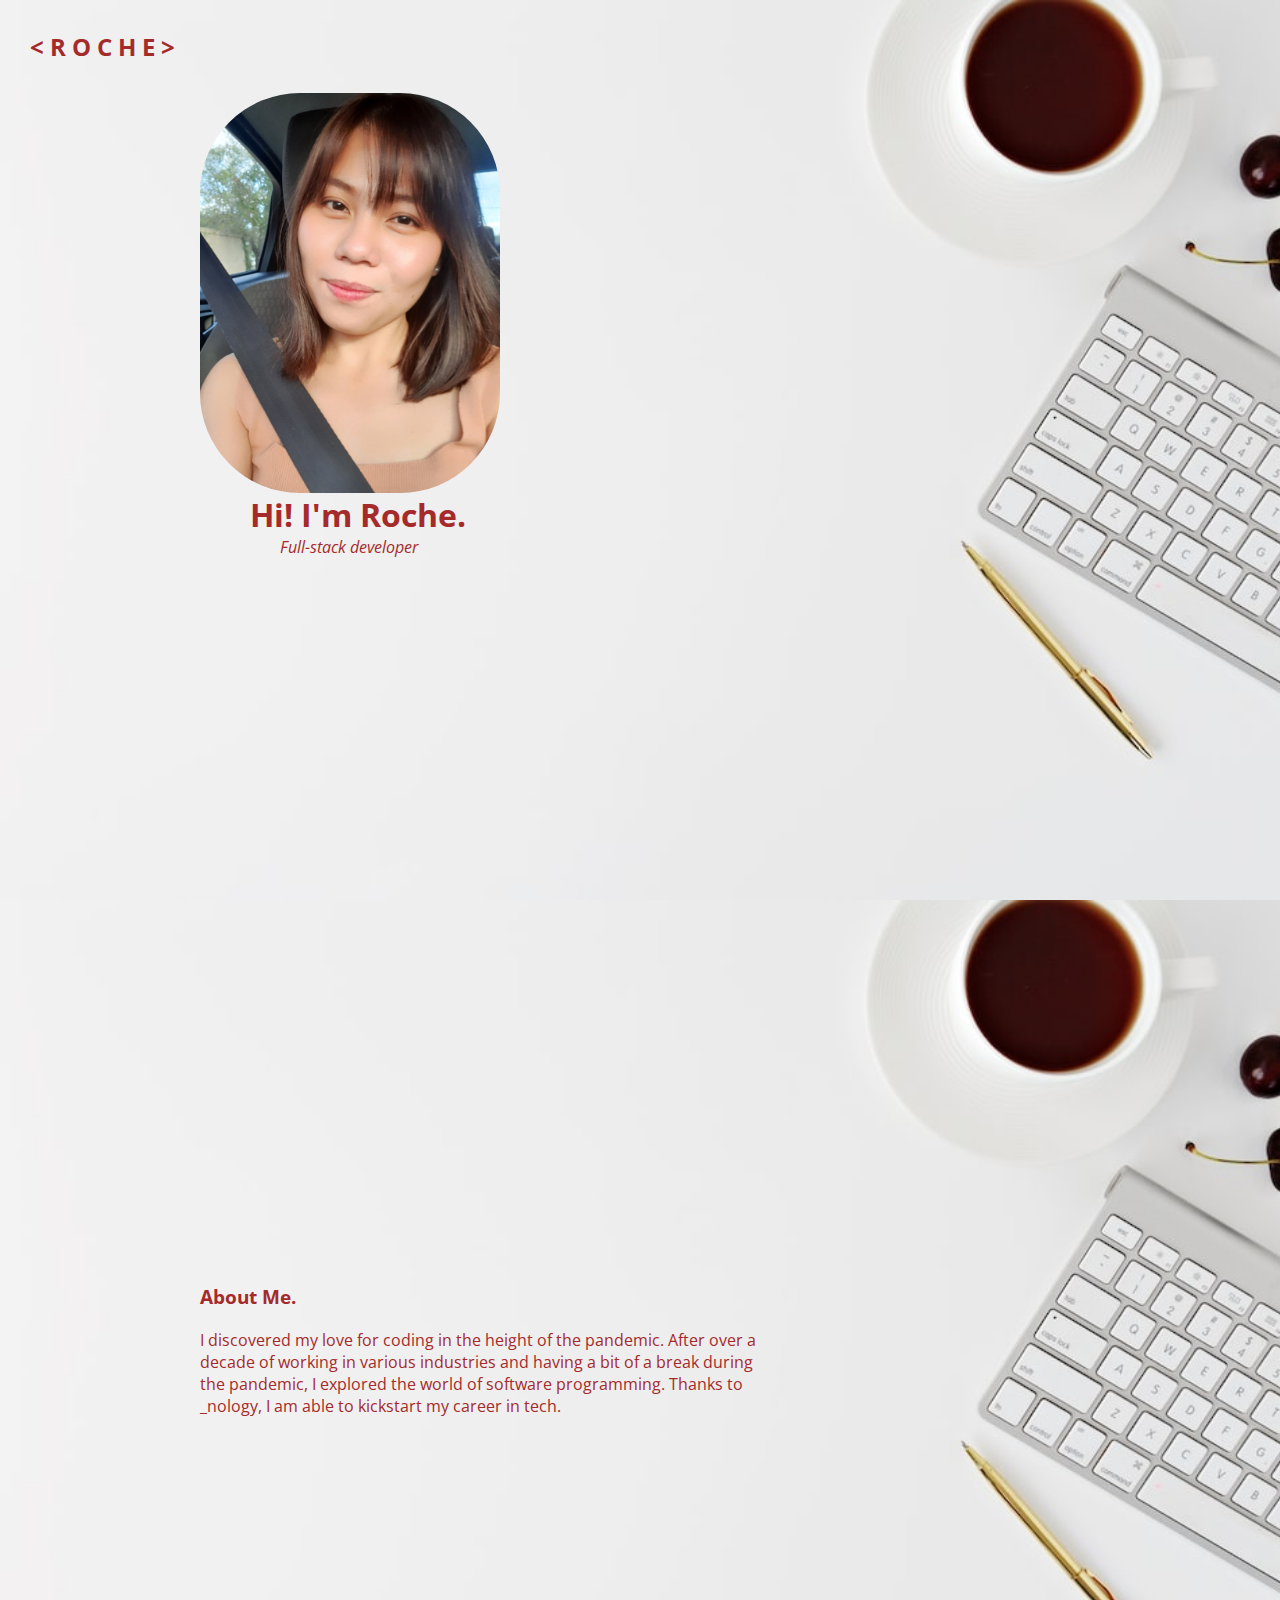
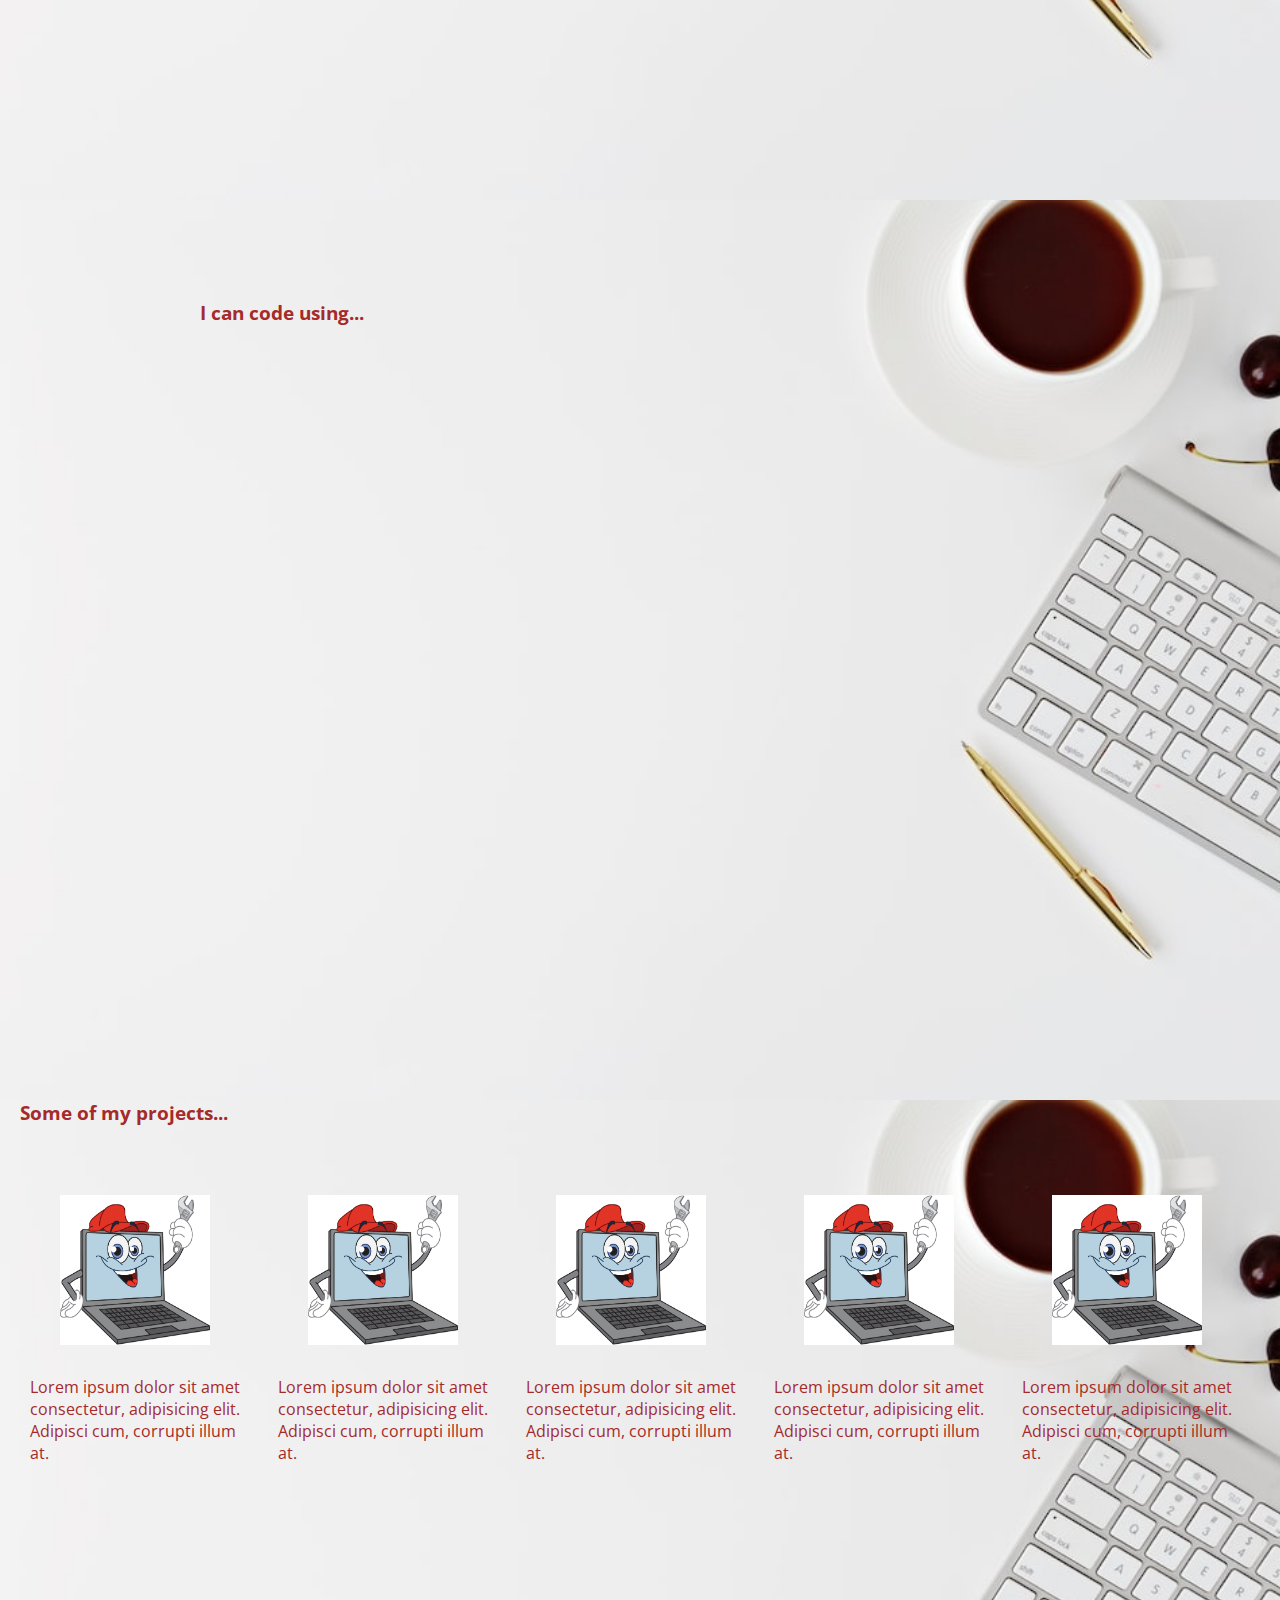
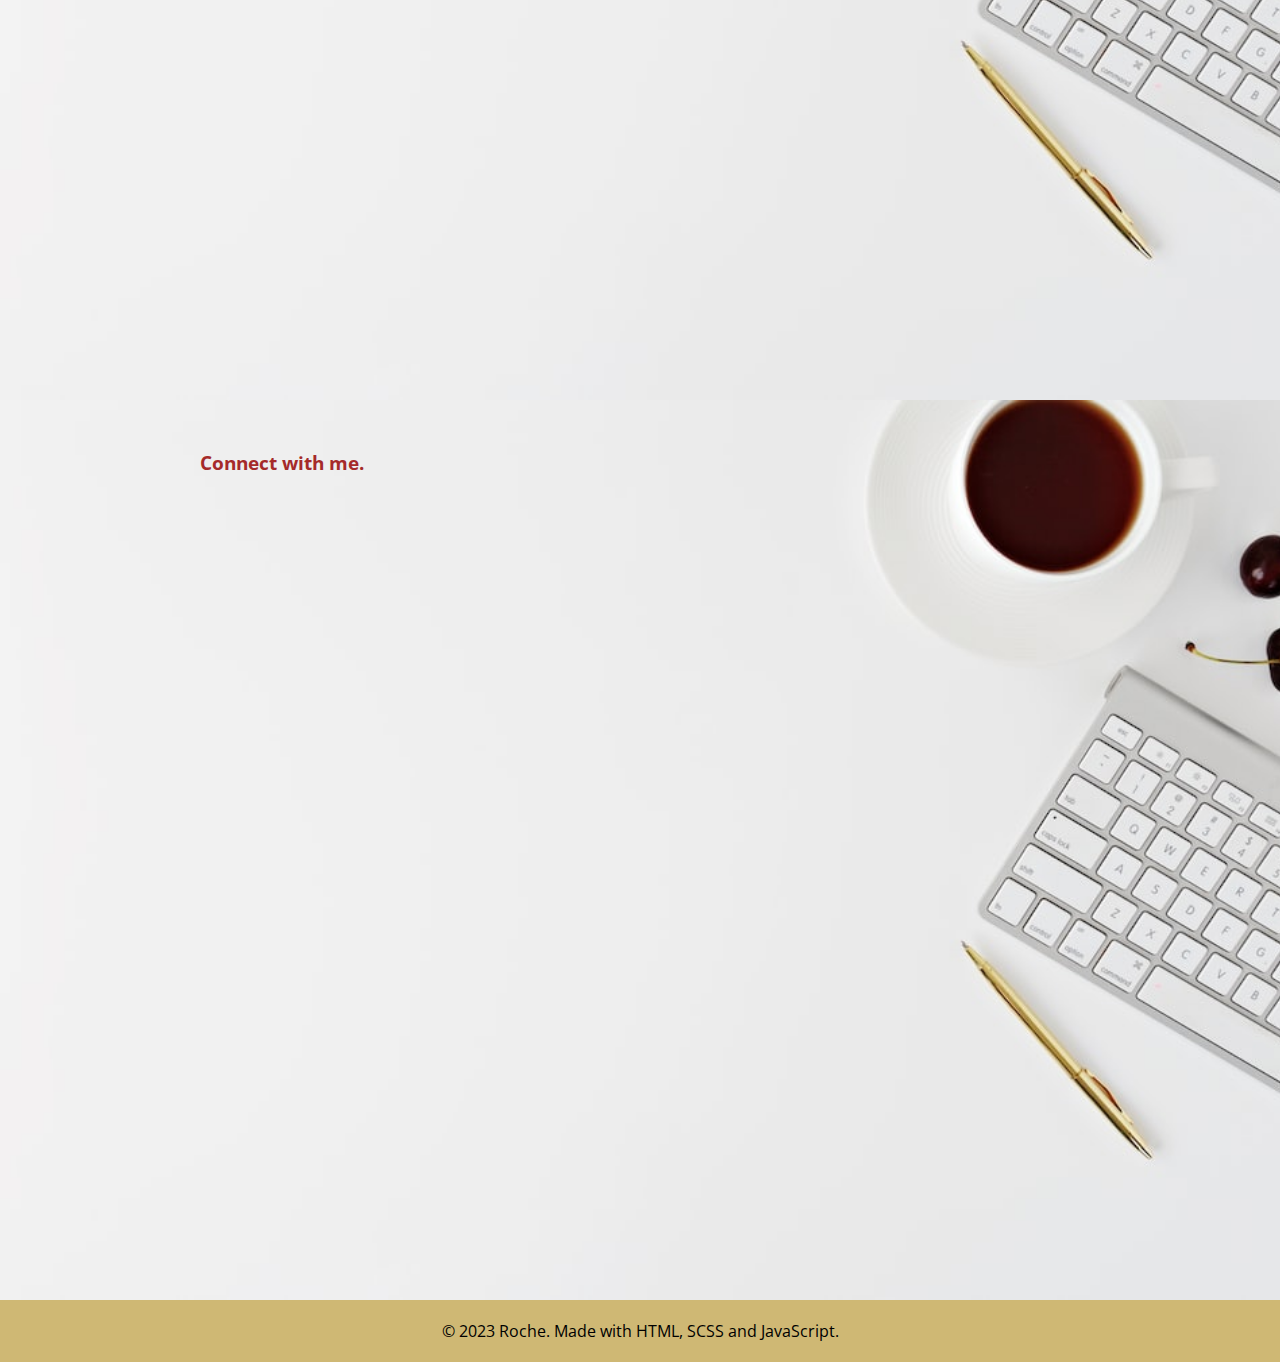
==== home.html @ 1e04825e "adds html and scss files for portfolio" ====
<!DOCTYPE html>
<html lang="en">
<head>
    <meta charset="UTF-8">
    <meta http-equiv="X-UA-Compatible" content="IE=edge">
    <meta name="viewport" content="width=device-width, initial-scale=1.0">
    <link rel="stylesheet" href="./style.css">
    <link rel="stylesheet" href="https://cdnjs.cloudflare.com/ajax/libs/font-awesome/6.4.0/css/all.min.css" integrity="sha512-iecdLmaskl7CVkqkXNQ/ZH/XLlvWZOJyj7Yy7tcenmpD1ypASozpmT/E0iPtmFIB46ZmdtAc9eNBvH0H/ZpiBw==" crossorigin="anonymous" referrerpolicy="no-referrer" />
    <title>Portfolio</title>
</head>
<body>
    <section class="section" id="homeSection">
        <header class="header">
            <h2 class="header__name">< R O C H E ></h2>
            <nav class="header__navbar">
                <ul class="header__list">
                    <li class="header__items">
                        <a class="link header__link" href="#homeSection"><i class="fa-solid fa-house icon header__icon"></i></a></li>
                    <li class="header__items">
                        <a class="link header__link" href="#aboutSection"><i class="fa-sharp fa-solid fa-circle-info icon header__icon"></i></a></li>
                    <li class="header__items">
                        <a class="link header__link" href="#skillsSection"><i class="fa-solid fa-gear icon header__icon"></i></i></a></li>
                    <li class="header__items">
                        <a class="link header__link" href="#projectSection"><i class="fa-solid fa-list-check icon header__icon"></i></a></li>
                    <li class="header__items">
                        <a class="link header__link" href="#contactSection"><i class="fa-solid fa-envelope icon header__icon"></i></a></li> 
                </ul>
            </nav>
        </header>
        <main class="main">
            <img class="main__image" src="./prof pic.jpg" alt="roche's picture">
            <h1 class="main__name">Hi! I'm Roche.</h1>
            <p class="main__name--role">Full-stack developer</p>
        </main>
    </section>

    <section class="section" id="aboutSection">
        <main class="about">
            <h3 class="about__title">About Me.</h3>
            <p class="about__para">I discovered my love for coding in the height of the pandemic. After over a decade of working in various industries and having a bit of a break during the pandemic, I explored the world of software programming. Thanks to <a class="link about__link" href="https://au.nology.io/">_nology</a>, I am able to kickstart my career in tech.</p>
        </main>
    </section>

    <section class="section" id="skillsSection">
        <main class="skills">
            <h3 class="skills__title">I can code using...</h3>
                <ul class="skills__icon">
                    <li class="skills__items">
                        <a class="link skills__link" href="#homeSection"><i class="fa-brands fa-html5 skills__icon--html"></i></a></li>
                    <li class="skills__items">
                        <a class="link skills__link" href="#aboutSection"><i class="fa-brands fa-sass skills__icon--sass"></i></a></li>
                    <li class="skills__items">
                        <a class="link skills__link" href="#skillsSection"><i class="fa-brands fa-square-js skills__icon--js"></i></i></a></li>
                    <li class="skills__items">
                        <a class="link skills__link" href="#projectSection"><i class="fa-brands fa-react skills__icon--react"></i></a></li>
                </ul>
        </main>
    </section>

    <section class="section" id="projectSection">
        <main class="project">
            <h3 class="project__title">Some of my projects...</h3>
            <div class="project__container">
                <div class="project__pair">
                    <img class="project project__image--1" src="./computer.jpg" alt="project 1">
                    <p class="project__para">Lorem ipsum dolor sit amet consectetur, adipisicing elit. Adipisci cum, corrupti illum at.</p>
                </div>
                <div class="project__pair">
                    <img class="project__image--1" src="./computer.jpg" alt="project 1">
                    <p class="project__para">Lorem ipsum dolor sit amet consectetur, adipisicing elit. Adipisci cum, corrupti illum at.</p>
                </div>
                <div class="project__pair">
                    <img class="project__image--1" src="./computer.jpg" alt="project 1">
                    <p class="project__para">Lorem ipsum dolor sit amet consectetur, adipisicing elit. Adipisci cum, corrupti illum at.</p>
                </div>
                <div class="project__pair">
                    <img class="project__image--1" src="./computer.jpg" alt="project 1">
                    <p class="project__para">Lorem ipsum dolor sit amet consectetur, adipisicing elit. Adipisci cum, corrupti illum at.</p>
                </div>
                <div class="project__pair">
                    <img class="project__image--1" src="./computer.jpg" alt="project 1">
                    <p class="project__para">Lorem ipsum dolor sit amet consectetur, adipisicing elit. Adipisci cum, corrupti illum at.</p>
                </div>
            </div>
        </main>
    </section>

    <section class="section" id="contactSection">
        <main class="contact">
            <h3 class="contact__title">Connect with me.</h3>
            <ul class="contact__icon">
                <li class="contact__items">
                    <a class="link skills__link" href="https://github.com/rocheamor"><i class="fa-brands fa-github contact__icon--github"></i></a></li>
                <li class="contact__items">
                    <a class="link skills__link" href="https://www.linkedin.com/in/roche-amor-gador-32554a244/"><i class="fa-brands fa-linkedin contact__icon--linkedin"></i></a></li>
                <li class="contact__items">
                    <a class="link skills__link" href="gmail.com"><i class="fa-solid fa-envelope contact__icon--gmail"></i></i></a></li>
            </ul>
        </main>
        <footer>
            <p>&copy; 2023 Roche. Made with HTML, SCSS and JavaScript.</p>
        </footer>
    </section>
</body>
</html>
---- style.css ----
@import url("https://fonts.googleapis.com/css2?family=Open+Sans:ital,wght@0,300;0,500;1,500&display=swap");
* {
  margin: 0;
  padding: 0;
}

body {
  font-family: "Open Sans", sans-serif;
}

.section {
  width: 100vw;
  height: 100vh;
  background-image: url(coffee.jpg);
  background-size: cover;
}

.header {
  display: flex;
  padding: 30px 0px;
  justify-content: space-between;
}
.header__name {
  padding-left: 30px;
  color: brown;
  font-family: "Open Sans", sans-serif;
}
.header__navbar {
  display: flex;
  justify-content: space-around;
}
.header__list {
  display: flex;
  justify-content: space-around;
  align-items: right;
  width: 400px;
}
.header__items {
  list-style: none;
}

.link {
  text-decoration: none;
  color: brown;
}

.icon {
  font-size: 25px;
  color: brown;
}

.main {
  display: flex;
  align-items: flex-start;
  flex-direction: column;
  padding: 0px 200px;
}
.main__image {
  width: 300px;
  height: 400px;
  border-radius: 100px;
}
.main__name {
  color: brown;
  padding-left: 50px;
}
.main__name--role {
  font-style: oblique;
  color: brown;
  padding-left: 80px;
}

.about {
  display: flex;
  height: 100%;
  flex-direction: column;
  justify-content: center;
  padding: 0px 200px;
}
.about__title {
  color: brown;
  padding-bottom: 20px;
}
.about__para {
  color: brown;
  padding-right: 300px;
}

.skills {
  display: flex;
  flex-direction: column;
  padding: 0px 200px;
  height: 100%;
}
.skills__title {
  color: brown;
  padding-top: 100px;
}
.skills__icon {
  display: flex;
  font-size: 70px;
  color: brown;
  padding: 60px 0px;
}
.skills__items {
  list-style: none;
  padding: 40px;
}

.project {
  height: 100%;
  padding: 0px 20px;
}
.project__title {
  color: brown;
  padding-bottom: 20px;
}
.project__container {
  display: flex;
  justify-content: center;
  align-items: center;
  padding-top: 40px;
}
.project__pair {
  display: grid;
  grid-template-rows: 1fr 1fr;
  justify-content: center;
  align-items: center;
  padding: 10px;
}
.project__para {
  color: brown;
}
.project__image--1 {
  width: 150px;
  height: 150px;
  padding-left: 30px;
}

.contact {
  display: flex;
  flex-direction: column;
  padding: 0px 200px;
  height: 100%;
}
.contact__title {
  color: brown;
  padding: 50px 0px;
}
.contact__icon {
  display: flex;
  font-size: 70px;
  justify-content: space-evenly;
  align-items: center;
  color: brown;
}
.contact__items {
  list-style: none;
}

footer {
  background-color: #cfb874;
  padding: 20px;
  text-align: center;
}

/*# sourceMappingURL=style.css.map */
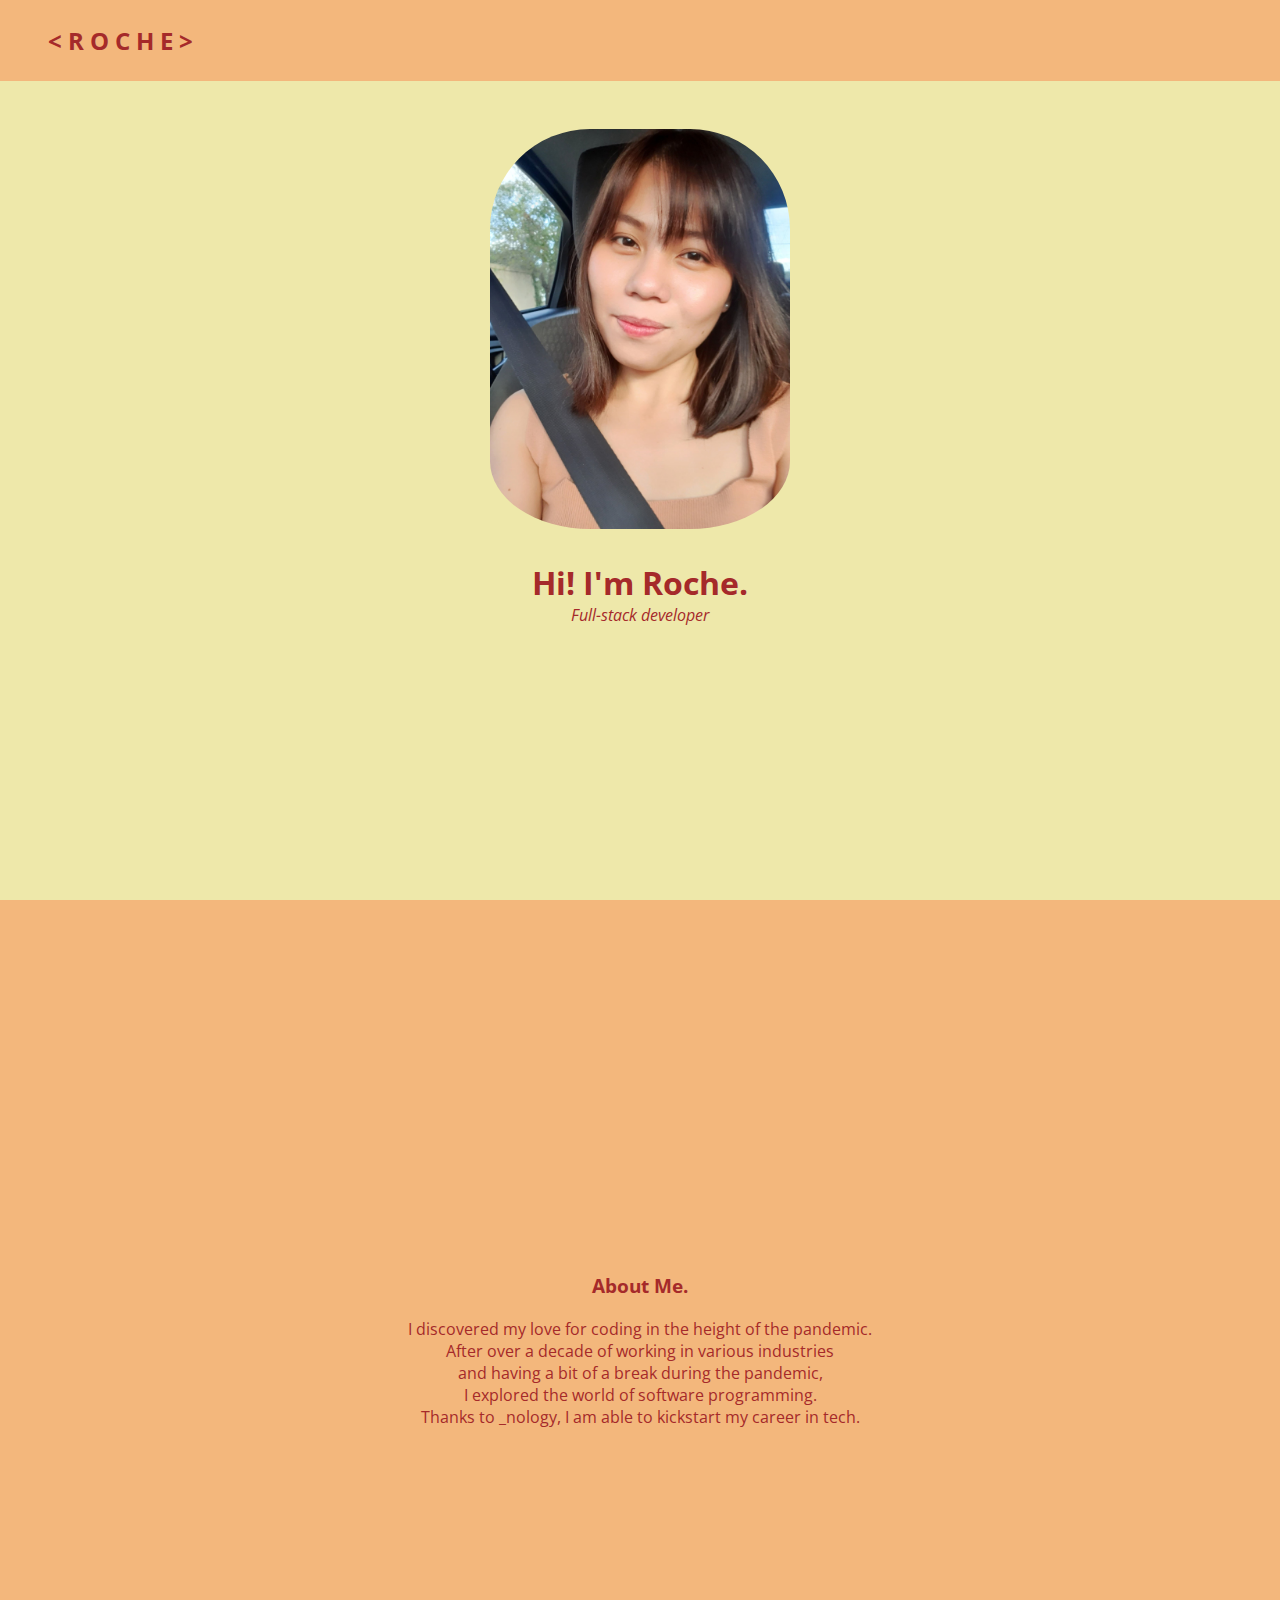
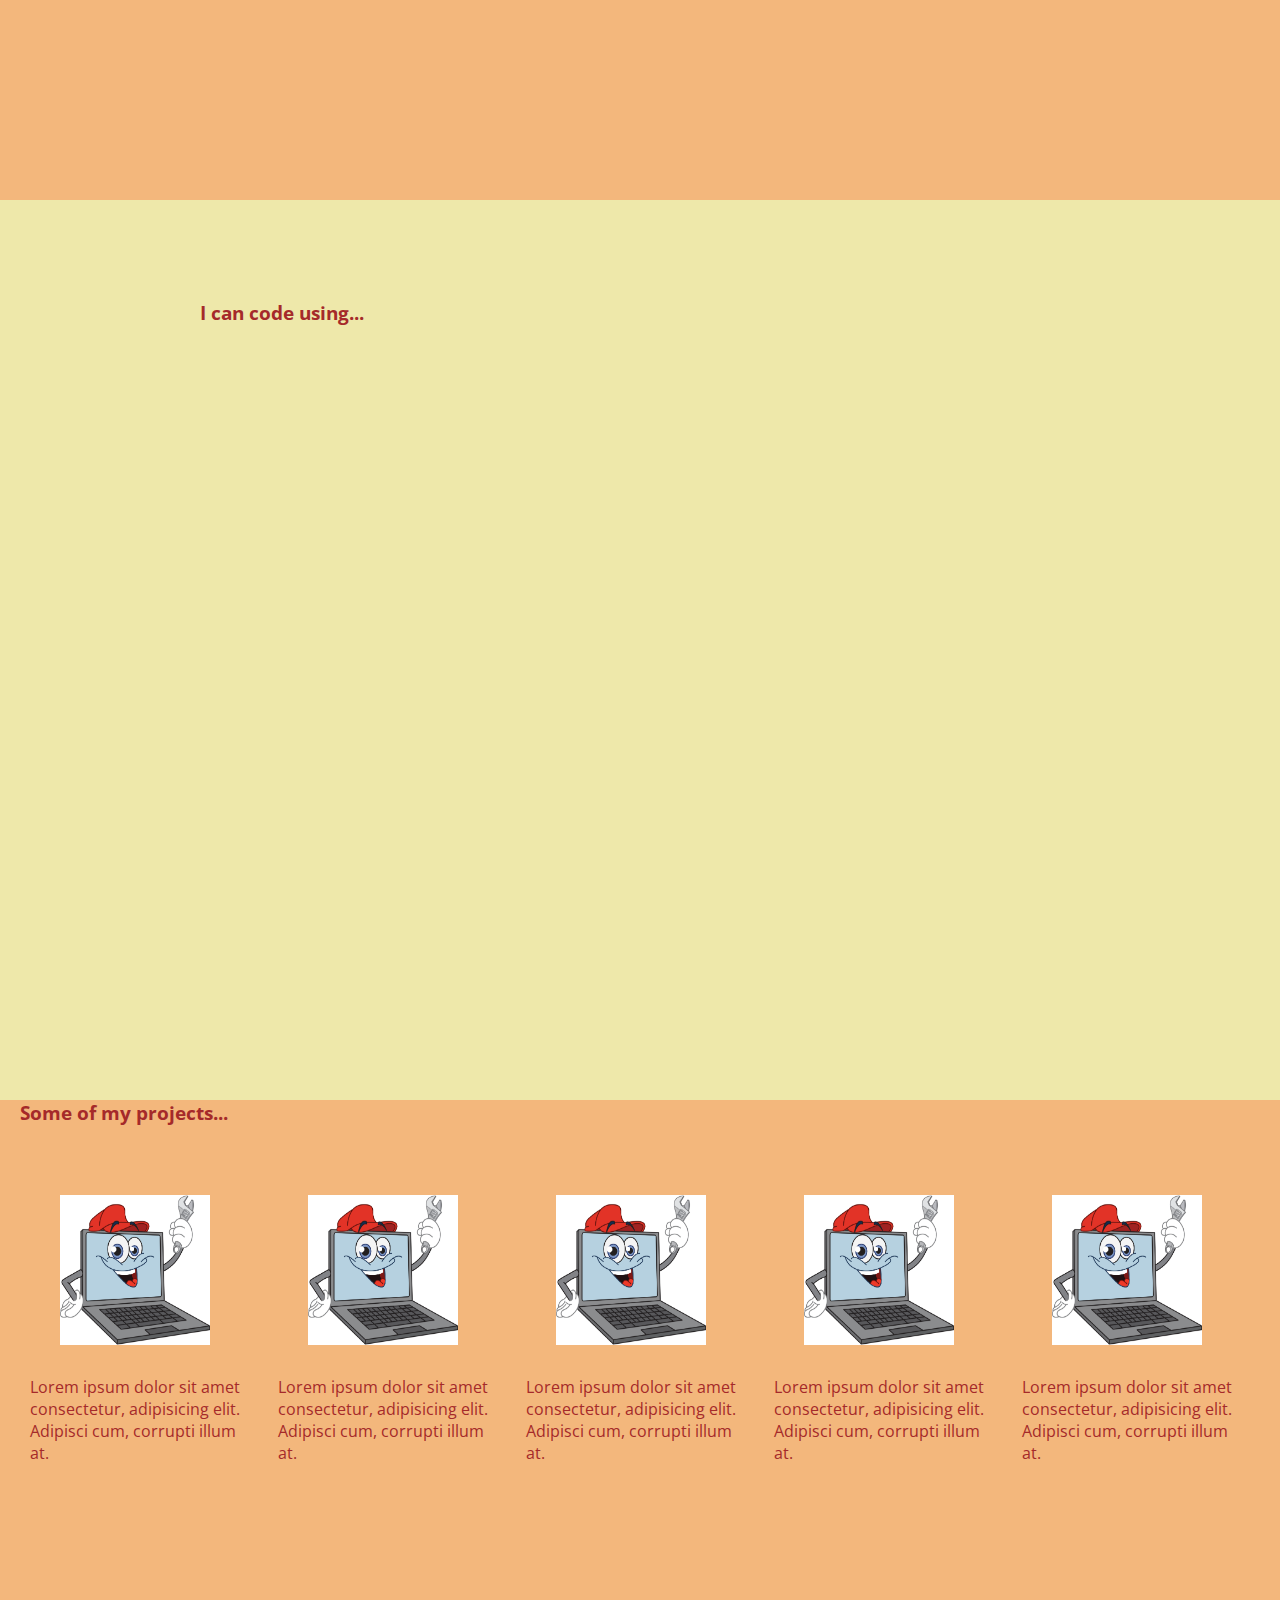
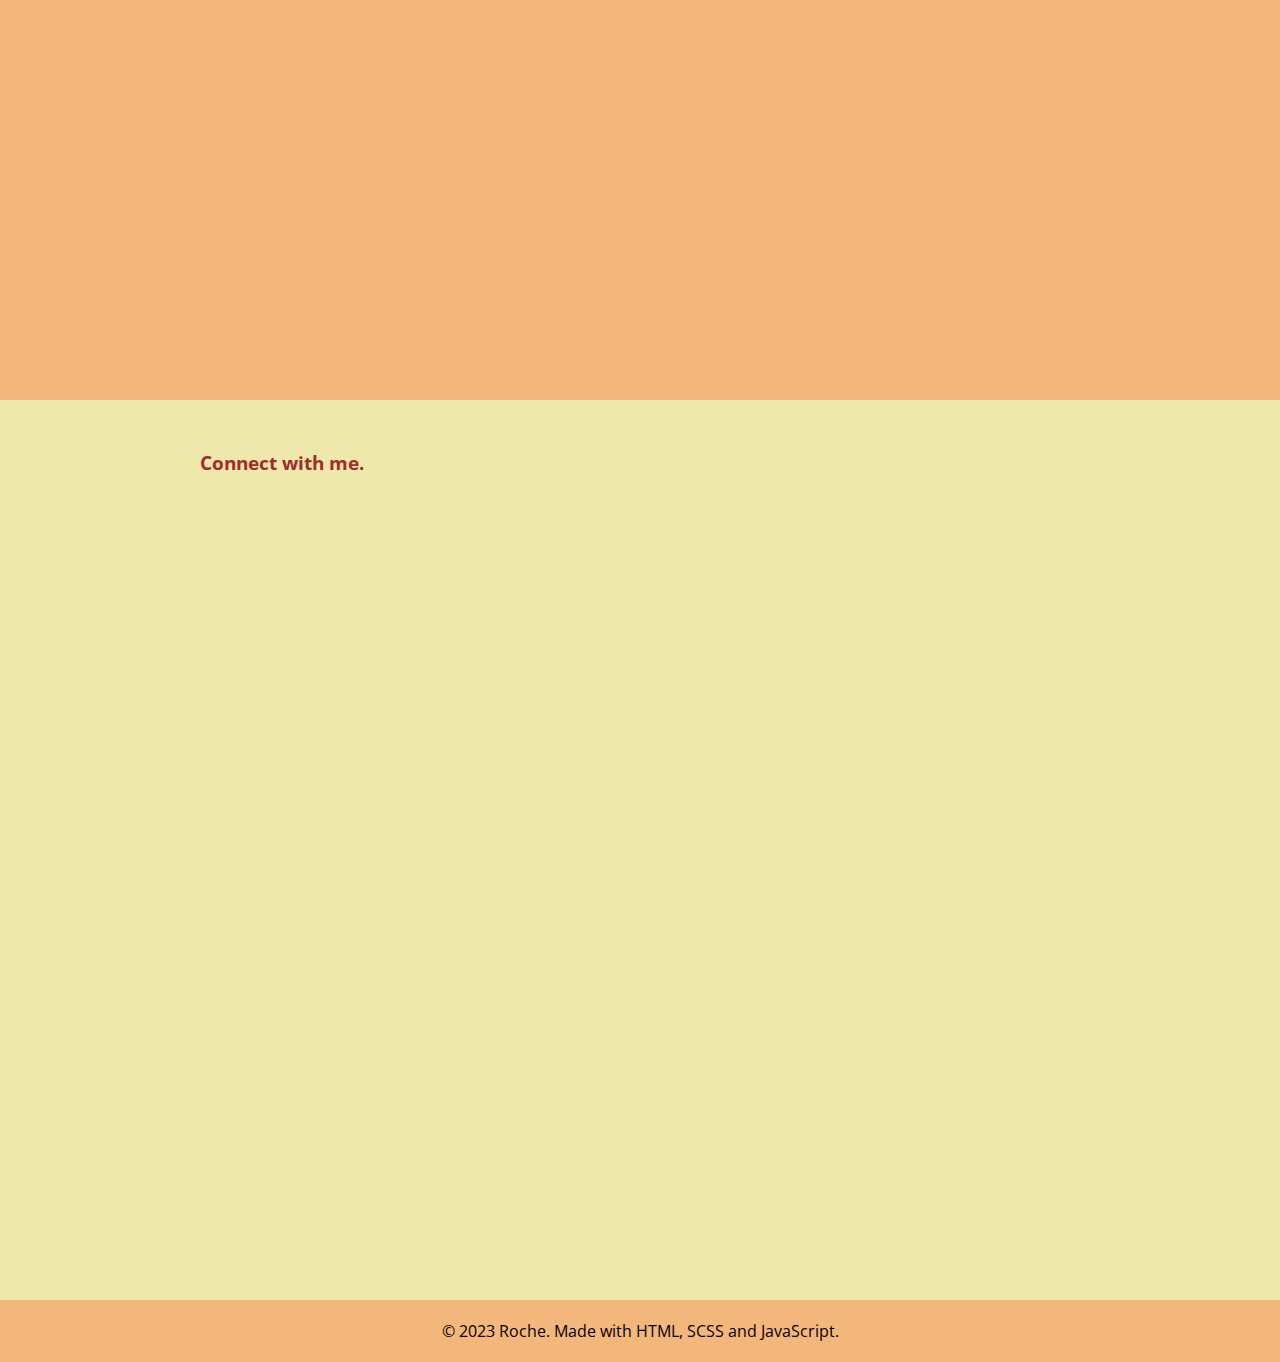
==== commit 5253db50: "adds media query code to home and about sections" ====
--- a/home.html
+++ b/home.html
@@ -34,10 +34,14 @@
         </main>
     </section>
 
-    <section class="section" id="aboutSection">
+    <section class="section--secondary" id="aboutSection">
         <main class="about">
             <h3 class="about__title">About Me.</h3>
-            <p class="about__para">I discovered my love for coding in the height of the pandemic. After over a decade of working in various industries and having a bit of a break during the pandemic, I explored the world of software programming. Thanks to <a class="link about__link" href="https://au.nology.io/">_nology</a>, I am able to kickstart my career in tech.</p>
+            <p class="about__para">I discovered my love for coding in the height of the pandemic.</p>
+            <p class="about__para">After over a decade of working in various industries</p>
+            <p class="about__para">and having a bit of a break during the pandemic,</p>
+            <p class="about__para">I explored the world of software programming.</p>
+            <p class="about__para">Thanks to <a class="link link--about" href="https://au.nology.io/">_nology</a>, I am able to kickstart my career in tech.</p>
         </main>
     </section>
 
@@ -57,7 +61,7 @@
         </main>
     </section>
 
-    <section class="section" id="projectSection">
+    <section class="section--secondary" id="projectSection">
         <main class="project">
             <h3 class="project__title">Some of my projects...</h3>
             <div class="project__container">
--- a/style.css
+++ b/style.css
@@ -2,28 +2,71 @@
 * {
   margin: 0;
   padding: 0;
-}
-
-body {
   font-family: "Open Sans", sans-serif;
 }
 
 .section {
   width: 100vw;
   height: 100vh;
-  background-image: url(coffee.jpg);
-  background-size: cover;
+  background-color: #eee8aa;
+}
+
+.section--secondary {
+  width: 100vw;
+  height: 100vh;
+  background-color: #f3b77c;
 }
 
 .header {
   display: flex;
-  padding: 30px 0px;
+  padding: 1.5rem;
   justify-content: space-between;
+  background-color: #f3b77c;
+}
+@media only screen and (max-width: 576px) {
+  .header {
+    padding: 0.5rem;
+  }
+}
+@media only screen and (min-width: 577px) and (max-width: 768px) {
+  .header {
+    padding: 0.75rem;
+  }
+}
+@media only screen and (min-width: 769px) and (max-width: 992px) {
+  .header {
+    padding: 1rem;
+  }
+}
+@media only screen and (min-width: 993px) and (max-width: 1200px) {
+  .header {
+    padding: 1.2rem;
+  }
 }
 .header__name {
-  padding-left: 30px;
+  padding-left: 1.5rem;
   color: brown;
   font-family: "Open Sans", sans-serif;
+}
+@media only screen and (max-width: 576px) {
+  .header__name {
+    padding: 0.5rem;
+  }
+}
+@media only screen and (min-width: 577px) and (max-width: 768px) {
+  .header__name {
+    padding: 0.75rem;
+  }
+}
+@media only screen and (min-width: 769px) and (max-width: 992px) {
+  .header__name {
+    padding: 1rem;
+  }
+}
+@media only screen and (min-width: 993px) and (max-width: 1200px) {
+  .header__name {
+    padding: 1.2rem;
+  }
 }
 .header__navbar {
   display: flex;
@@ -33,7 +76,27 @@
   display: flex;
   justify-content: space-around;
   align-items: right;
-  width: 400px;
+  width: 19rem;
+}
+@media only screen and (max-width: 576px) {
+  .header__list {
+    width: 10rem;
+  }
+}
+@media only screen and (min-width: 577px) and (max-width: 768px) {
+  .header__list {
+    width: 12rem;
+  }
+}
+@media only screen and (min-width: 769px) and (max-width: 992px) {
+  .header__list {
+    width: 14rem;
+  }
+}
+@media only screen and (min-width: 993px) and (max-width: 1200px) {
+  .header__list {
+    width: 17rem;
+  }
 }
 .header__items {
   list-style: none;
@@ -51,23 +114,56 @@
 
 .main {
   display: flex;
-  align-items: flex-start;
-  flex-direction: column;
-  padding: 0px 200px;
+  align-items: center;
+  flex-direction: column;
+  padding: 3rem 12.5rem;
+}
+@media only screen and (max-width: 576px) {
+  .main {
+    padding: 5rem 5rem;
+  }
+}
+@media only screen and (min-width: 577px) and (max-width: 768px) {
+  .main {
+    padding: 5rem 7rem;
+  }
+}
+@media only screen and (min-width: 769px) and (max-width: 992px) {
+  .main {
+    padding: 3rem 8.5rem;
+  }
+}
+@media only screen and (min-width: 993px) and (max-width: 1200px) {
+  .main {
+    padding: 3rem 10rem;
+  }
 }
 .main__image {
   width: 300px;
   height: 400px;
   border-radius: 100px;
+  padding-bottom: 2rem;
+}
+@media only screen and (max-width: 576px) {
+  .main__image {
+    width: 200px;
+    height: 240px;
+    border-radius: 50px;
+  }
+}
+@media only screen and (min-width: 577px) and (max-width: 768px) {
+  .main__image {
+    width: 250px;
+    height: 300px;
+    border-radius: 70px;
+  }
 }
 .main__name {
   color: brown;
-  padding-left: 50px;
 }
 .main__name--role {
   font-style: oblique;
   color: brown;
-  padding-left: 80px;
 }
 
 .about {
@@ -75,7 +171,7 @@
   height: 100%;
   flex-direction: column;
   justify-content: center;
-  padding: 0px 200px;
+  align-items: center;
 }
 .about__title {
   color: brown;
@@ -83,7 +179,17 @@
 }
 .about__para {
   color: brown;
-  padding-right: 300px;
+  padding: 0rem 18rem;
+}
+@media only screen and (max-width: 576px) {
+  .about__para {
+    padding: 0rem 1rem;
+  }
+}
+@media only screen and (min-width: 577px) and (max-width: 768px) {
+  .about__para {
+    padding: 0rem 1.5rem;
+  }
 }
 
 .skills {
@@ -159,7 +265,7 @@
 }
 
 footer {
-  background-color: #cfb874;
+  background-color: #f3b77c;
   padding: 20px;
   text-align: center;
 }
